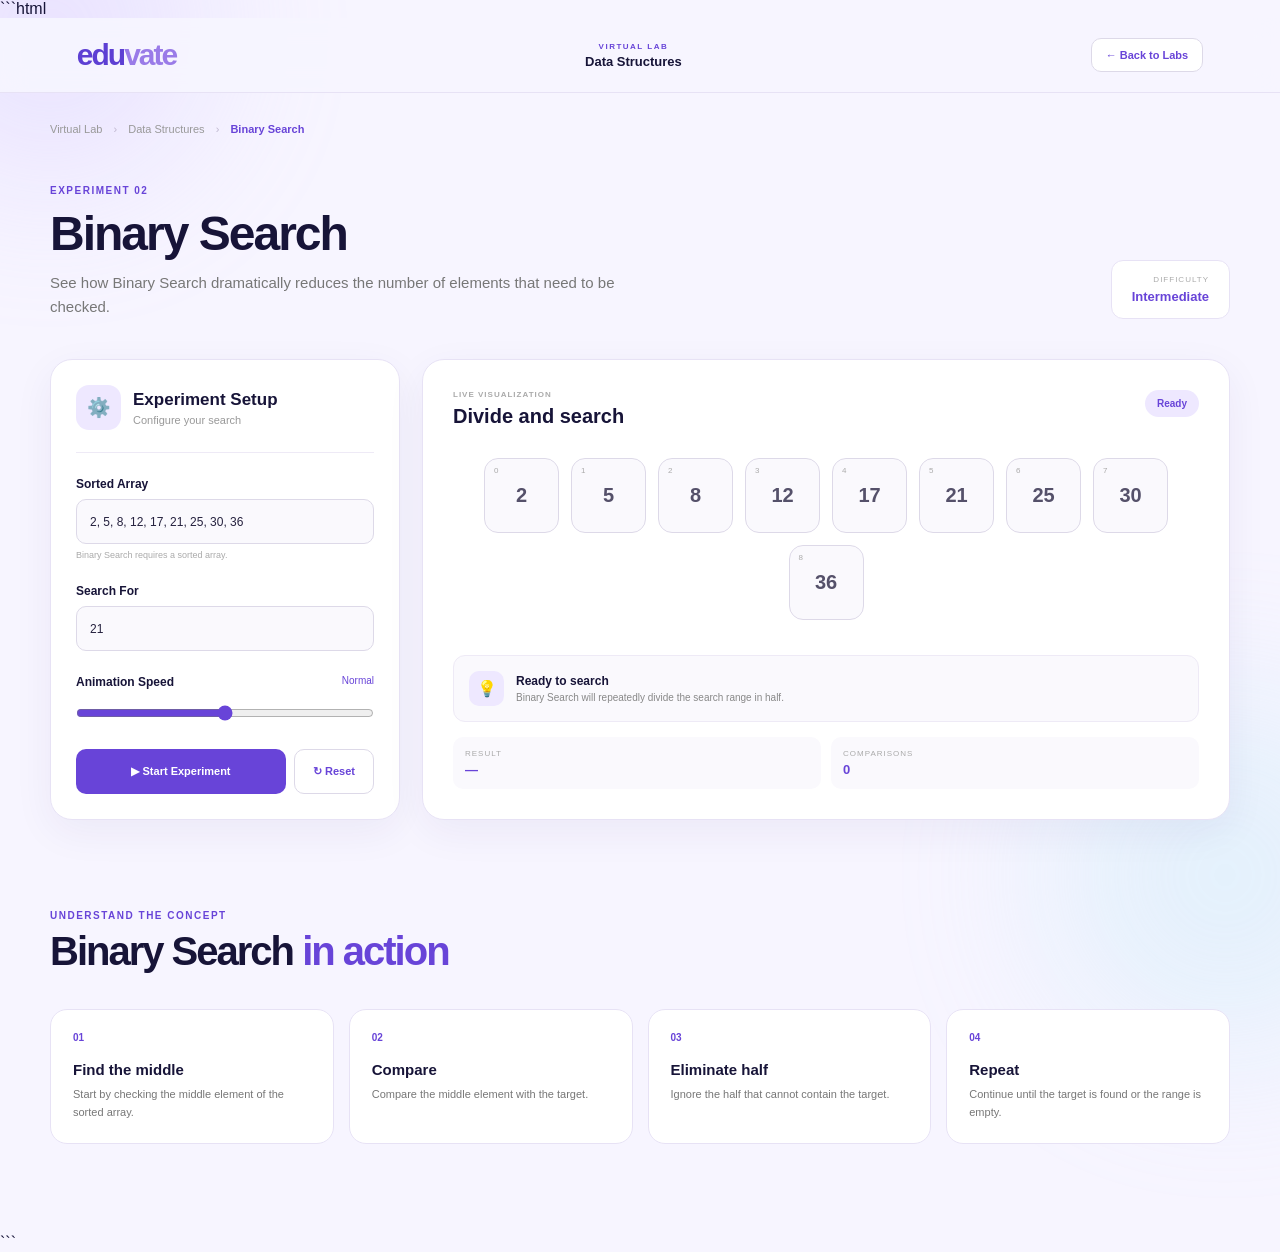
==== COMPUTER SCIENCE/binary-search/index.html @ 01ac3614 "Initial commit" ====
```html
<!DOCTYPE html>
<html lang="en">

<head>

    <meta charset="UTF-8">

    <meta
        name="viewport"
        content="width=device-width, initial-scale=1.0"
    >

    <title>EDUVATE | Binary Search Lab</title>

    <link rel="stylesheet" href="style.css">

</head>

<body>

    <div class="blob blob-one"></div>
    <div class="blob blob-two"></div>


    <!-- NAVBAR -->

    <header class="navbar">

        <a href="../index.html" class="logo">
            edu<span>vate</span>
        </a>

        <div class="lab-title">

            <span>VIRTUAL LAB</span>

            <strong>Data Structures</strong>

        </div>

        <a
            href="../index.html"
            class="back-button"
        >
            ← Back to Labs
        </a>

    </header>



    <main>

        <!-- BREADCRUMB -->

        <div class="breadcrumb">

            Virtual Lab
            <span>›</span>
            Data Structures
            <span>›</span>

            <strong>
                Binary Search
            </strong>

        </div>



        <!-- HEADING -->

        <section class="experiment-heading">

            <div>

                <span class="section-label">
                    EXPERIMENT 02
                </span>

                <h1>
                    Binary Search
                </h1>

                <p>
                    See how Binary Search dramatically
                    reduces the number of elements that
                    need to be checked.
                </p>

            </div>


            <div class="difficulty">

                <span>DIFFICULTY</span>

                <strong>Intermediate</strong>

            </div>

        </section>



        <!-- LAB -->

        <section class="lab-layout">


            <!-- CONTROLS -->

            <div class="control-card">

                <div class="card-heading">

                    <div class="heading-icon">
                        ⚙️
                    </div>

                    <div>

                        <h2>
                            Experiment Setup
                        </h2>

                        <p>
                            Configure your search
                        </p>

                    </div>

                </div>


                <div class="input-group">

                    <label>
                        Sorted Array
                    </label>

                    <input
                        type="text"
                        id="arrayInput"
                        value="2, 5, 8, 12, 17, 21, 25, 30, 36"
                    >

                    <small>
                        Binary Search requires a sorted array.
                    </small>

                </div>


                <div class="input-group">

                    <label>
                        Search For
                    </label>

                    <input
                        type="number"
                        id="targetInput"
                        value="21"
                    >

                </div>


                <div class="input-group">

                    <div class="label-row">

                        <label>
                            Animation Speed
                        </label>

                        <span id="speedValue">
                            Normal
                        </span>

                    </div>

                    <input
                        type="range"
                        id="speedSlider"
                        min="1"
                        max="3"
                        value="2"
                    >

                </div>


                <div class="control-buttons">

                    <button
                        id="startButton"
                        class="primary-button"
                    >
                        ▶ Start Experiment
                    </button>

                    <button
                        id="resetButton"
                        class="secondary-button"
                    >
                        ↻ Reset
                    </button>

                </div>

            </div>



            <!-- VISUALIZATION -->

            <div class="visual-card">

                <div class="visual-header">

                    <div>

                        <span>
                            LIVE VISUALIZATION
                        </span>

                        <h2>
                            Divide and search
                        </h2>

                    </div>

                    <div
                        class="step-counter"
                        id="stepCounter"
                    >
                        Ready
                    </div>

                </div>



                <div
                    class="visual-array"
                    id="visualArray"
                ></div>


                <div
                    class="pointer-area"
                    id="pointerArea"
                ></div>


                <div
                    class="explanation"
                    id="explanation"
                >

                    <div class="explanation-icon">
                        💡
                    </div>

                    <div>

                        <strong>
                            Ready to search
                        </strong>

                        <p>
                            Binary Search will repeatedly
                            divide the search range in half.
                        </p>

                    </div>

                </div>


                <div class="result-box">

                    <div>

                        <span>
                            RESULT
                        </span>

                        <strong id="resultText">
                            —
                        </strong>

                    </div>


                    <div>

                        <span>
                            COMPARISONS
                        </span>

                        <strong id="comparisonText">
                            0
                        </strong>

                    </div>

                </div>

            </div>

        </section>



        <!-- CONCEPT -->

        <section class="concept-section">

            <div class="concept-heading">

                <span class="section-label">
                    UNDERSTAND THE CONCEPT
                </span>

                <h2>
                    Binary Search
                    <span>in action</span>
                </h2>

            </div>


            <div class="concept-grid">

                <div class="concept-card">

                    <div class="concept-number">
                        01
                    </div>

                    <h3>
                        Find the middle
                    </h3>

                    <p>
                        Start by checking the middle
                        element of the sorted array.
                    </p>

                </div>


                <div class="concept-card">

                    <div class="concept-number">
                        02
                    </div>

                    <h3>
                        Compare
                    </h3>

                    <p>
                        Compare the middle element
                        with the target.
                    </p>

                </div>


                <div class="concept-card">

                    <div class="concept-number">
                        03
                    </div>

                    <h3>
                        Eliminate half
                    </h3>

                    <p>
                        Ignore the half that cannot
                        contain the target.
                    </p>

                </div>


                <div class="concept-card">

                    <div class="concept-number">
                        04
                    </div>

                    <h3>
                        Repeat
                    </h3>

                    <p>
                        Continue until the target
                        is found or the range is empty.
                    </p>

                </div>

            </div>

        </section>


    </main>


    <script src="script.js"></script>

</body>

</html>
```
---- COMPUTER SCIENCE/binary-search/style.css ----
/* ========================================
   EDUVATE
   LINEAR SEARCH LAB
======================================== */

* {
    margin: 0;
    padding: 0;
    box-sizing: border-box;
}


html {
    scroll-behavior: smooth;
}


body {
    font-family: Arial, Helvetica, sans-serif;

    background: #f7f5ff;

    color: #171438;

    min-height: 100vh;

    overflow-x: hidden;
}


button,
input {
    font-family: inherit;
}


button {
    cursor: pointer;
}


a {
    text-decoration: none;
    color: inherit;
}


/* ========================================
   BACKGROUND
======================================== */

.blob {
    position: fixed;

    border-radius: 50%;

    filter: blur(80px);

    opacity: 0.3;

    z-index: -1;

    pointer-events: none;
}


.blob-one {
    width: 300px;

    height: 300px;

    background: #c9b8ff;

    top: -120px;

    left: -100px;
}


.blob-two {
    width: 350px;

    height: 350px;

    background: #b8e7f5;

    right: -120px;

    bottom: -150px;
}


/* ========================================
   NAVBAR
======================================== */

.navbar {
    height: 75px;

    padding: 0 6%;

    display: flex;

    align-items: center;

    justify-content: space-between;

    background: rgba(247, 245, 255, 0.9);

    backdrop-filter: blur(12px);

    border-bottom: 1px solid #e7e2f5;

    position: sticky;

    top: 0;

    z-index: 50;
}


.logo {
    font-size: 30px;

    font-weight: 800;

    letter-spacing: -2px;

    color: #5d3fd3;
}


.logo span {
    color: #9a7be8;
}


.lab-title {
    display: flex;

    flex-direction: column;

    text-align: center;
}


.lab-title span {
    font-size: 8px;

    color: #6844d8;

    font-weight: bold;

    letter-spacing: 1.5px;
}


.lab-title strong {
    font-size: 13px;

    margin-top: 3px;
}


.back-button {
    padding: 10px 14px;

    background: white;

    border: 1px solid #ddd9e8;

    border-radius: 10px;

    color: #6844d8;

    font-size: 11px;

    font-weight: bold;

    transition: 0.2s;
}


.back-button:hover {
    border-color: #6844d8;

    transform: translateX(-3px);
}


/* ========================================
   MAIN
======================================== */

main {
    max-width: 1350px;

    margin: auto;

    padding: 0 50px;
}


/* BREADCRUMB */

.breadcrumb {
    padding-top: 30px;

    color: #999;

    font-size: 11px;
}


.breadcrumb span {
    padding: 0 8px;

    color: #c0b8d0;
}


.breadcrumb strong {
    color: #6844d8;
}


/* ========================================
   EXPERIMENT HEADING
======================================== */

.experiment-heading {
    display: flex;

    justify-content: space-between;

    align-items: end;

    padding: 50px 0 40px;
}


.section-label {
    color: #6844d8;

    font-size: 10px;

    font-weight: bold;

    letter-spacing: 1.5px;
}


.experiment-heading h1 {
    font-size: 48px;

    letter-spacing: -2px;

    margin-top: 10px;
}


.experiment-heading p {
    color: #777;

    font-size: 15px;

    line-height: 1.6;

    margin-top: 10px;

    max-width: 600px;
}


.difficulty {
    padding: 14px 20px;

    background: white;

    border: 1px solid #e7e2f5;

    border-radius: 12px;

    display: flex;

    flex-direction: column;

    gap: 5px;

    text-align: right;
}


.difficulty span {
    color: #aaa;

    font-size: 8px;

    letter-spacing: 1px;
}


.difficulty strong {
    color: #6844d8;

    font-size: 13px;
}


/* ========================================
   LAB LAYOUT
======================================== */

.lab-layout {
    display: grid;

    grid-template-columns: 350px 1fr;

    gap: 22px;

    align-items: start;
}


/* ========================================
   CONTROL CARD
======================================== */

.control-card,
.visual-card {
    background: white;

    border: 1px solid #e7e2f5;

    border-radius: 22px;

    box-shadow:
        0 12px 40px rgba(55, 35, 120, 0.06);
}


.control-card {
    padding: 25px;
}


.card-heading {
    display: flex;

    gap: 12px;

    align-items: center;

    padding-bottom: 22px;

    border-bottom: 1px solid #eeeaf6;
}


.heading-icon {
    width: 45px;

    height: 45px;

    border-radius: 13px;

    background: #eee8ff;

    display: flex;

    align-items: center;

    justify-content: center;

    font-size: 19px;
}


.card-heading h2 {
    font-size: 17px;
}


.card-heading p {
    color: #999;

    font-size: 11px;

    margin-top: 4px;
}


/* INPUTS */

.input-group {
    margin-top: 24px;
}


.input-group label {
    display: block;

    font-size: 12px;

    font-weight: bold;

    margin-bottom: 8px;
}


.input-group input[type="text"],
.input-group input[type="number"] {
    width: 100%;

    height: 45px;

    border: 1px solid #ddd9e8;

    background: #faf9fd;

    border-radius: 10px;

    padding: 0 13px;

    font-size: 12px;

    color: #25213e;

    outline: none;

    transition: 0.2s;
}


.input-group input:focus {
    border-color: #7351db;

    background: white;

    box-shadow:
        0 0 0 4px #eee9ff;
}


.input-group small {
    display: block;

    color: #aaa;

    font-size: 9px;

    margin-top: 6px;
}


/* RANGE */

.label-row {
    display: flex;

    justify-content: space-between;
}


.label-row span {
    color: #6844d8;

    font-size: 10px;
}


input[type="range"] {
    width: 100%;

    accent-color: #6844d8;

    margin-top: 8px;
}


/* BUTTONS */

.control-buttons {
    display: flex;

    gap: 8px;

    margin-top: 28px;
}


.primary-button,
.secondary-button {
    height: 45px;

    border-radius: 10px;

    font-size: 11px;

    font-weight: bold;

    transition: 0.2s;
}


.primary-button {
    flex: 1;

    border: none;

    background: #6844d8;

    color: white;
}


.primary-button:hover {
    transform: translateY(-2px);

    box-shadow:
        0 8px 20px rgba(104, 68, 216, 0.2);
}


.secondary-button {
    width: 80px;

    background: white;

    border: 1px solid #ddd9e8;

    color: #6844d8;
}


.secondary-button:hover {
    border-color: #6844d8;
}


/* ========================================
   VISUALIZATION
======================================== */

.visual-card {
    padding: 30px;

    min-height: 430px;
}


.visual-header {
    display: flex;

    justify-content: space-between;

    align-items: start;
}


.visual-header > div:first-child span {
    color: #aaa;

    font-size: 8px;

    font-weight: bold;

    letter-spacing: 1px;
}


.visual-header h2 {
    font-size: 20px;

    margin-top: 6px;
}


.step-counter {
    background: #eee8ff;

    color: #6844d8;

    border-radius: 20px;

    padding: 8px 12px;

    font-size: 10px;

    font-weight: bold;
}


/* ARRAY */

.visual-array {
    min-height: 120px;

    display: flex;

    justify-content: center;

    align-items: center;

    gap: 12px;

    margin-top: 30px;

    flex-wrap: wrap;
}


.array-box {
    width: 75px;

    height: 75px;

    border-radius: 14px;

    border: 1px solid #ddd9e8;

    background: #faf9fd;

    display: flex;

    flex-direction: column;

    align-items: center;

    justify-content: center;

    position: relative;

    transition:
        0.35s ease;
}


.array-box .index {
    position: absolute;

    top: 7px;

    left: 9px;

    color: #aaa;

    font-size: 8px;
}


.array-box .value {
    font-size: 20px;

    font-weight: bold;

    color: #55516a;
}


.array-box.checking {
    background: #eee8ff;

    border-color: #6844d8;

    transform: translateY(-10px);

    box-shadow:
        0 12px 25px rgba(104, 68, 216, 0.15);
}


.array-box.found {
    background: #e8f8f1;

    border-color: #48a878;

    transform: translateY(-10px);
}


.array-box.not-found {
    opacity: 0.45;
}


/* POINTER */

.pointer-area {
    height: 25px;

    text-align: center;

    color: #6844d8;

    font-size: 10px;

    font-weight: bold;
}


/* EXPLANATION */

.explanation {
    display: flex;

    align-items: center;

    gap: 12px;

    background: #faf9fd;

    border: 1px solid #eeeaf6;

    border-radius: 12px;

    padding: 15px;

    margin-top: 10px;
}


.explanation-icon {
    width: 35px;

    height: 35px;

    border-radius: 10px;

    background: #eee8ff;

    display: flex;

    align-items: center;

    justify-content: center;
}


.explanation strong {
    font-size: 12px;
}


.explanation p {
    color: #888;

    font-size: 10px;

    margin-top: 4px;
}


/* RESULT */

.result-box {
    display: grid;

    grid-template-columns: 1fr 1fr;

    gap: 10px;

    margin-top: 15px;
}


.result-box > div {
    padding: 12px;

    background: #faf9fd;

    border-radius: 10px;

    display: flex;

    flex-direction: column;

    gap: 4px;
}


.result-box span {
    color: #aaa;

    font-size: 8px;

    letter-spacing: 1px;
}


.result-box strong {
    color: #6844d8;

    font-size: 13px;
}


/* ========================================
   CONCEPT
======================================== */

.concept-section {
    padding: 90px 0;
}


.concept-heading h2 {
    font-size: 40px;

    letter-spacing: -2px;

    margin-top: 8px;
}


.concept-heading h2 span {
    color: #6844d8;
}


.concept-grid {
    display: grid;

    grid-template-columns:
        repeat(4, 1fr);

    gap: 15px;

    margin-top: 35px;
}


.concept-card {
    background: white;

    border: 1px solid #e7e2f5;

    border-radius: 17px;

    padding: 22px;

    transition: 0.3s;
}


.concept-card:hover {
    transform: translateY(-5px);

    box-shadow:
        0 15px 30px rgba(55, 35, 120, 0.07);
}


.concept-number {
    color: #6844d8;

    font-size: 10px;

    font-weight: bold;
}


.concept-card h3 {
    font-size: 15px;

    margin-top: 18px;
}


.concept-card p {
    color: #777;

    font-size: 11px;

    line-height: 1.6;

    margin-top: 8px;
}


/* ========================================
   CHALLENGE
======================================== */

.challenge-section {
    padding-bottom: 100px;
}


.challenge-card {
    background: white;

    border: 1px solid #e7e2f5;

    border-radius: 22px;

    padding: 35px;

    text-align: center;

    box-shadow:
        0 15px 45px rgba(55, 35, 120, 0.06);
}


.challenge-card h2 {
    font-size: 27px;

    margin-top: 8px;
}


.challenge-card > p {
    color: #777;

    font-size: 13px;

    margin-top: 12px;
}


.answers {
    display: grid;

    grid-template-columns:
        repeat(4, 1fr);

    gap: 10px;

    max-width: 650px;

    margin: 25px auto 0;
}


.answers button {
    height: 45px;

    background: #faf9fd;

    border: 1px solid #ddd9e8;

    border-radius: 10px;

    color: #55516a;

    font-size: 12px;

    font-weight: bold;

    transition: 0.2s;
}


.answers button:hover {
    border-color: #6844d8;

    color: #6844d8;

    transform: translateY(-2px);
}


.answers button.correct {
    background: #e8f8f1;

    border-color: #48a878;

    color: #31845c;
}


.answers button.wrong {
    background: #fff0f0;

    border-color: #e5a0a0;

    color: #bd5252;
}


.quiz-result {
    min-height: 18px;

    color: #6844d8 !important;

    font-weight: bold;

    margin-top: 15px !important;
}


/* ========================================
   TOAST
======================================== */

.toast {
    position: fixed;

    right: 25px;

    bottom: 25px;

    padding: 14px 18px;

    background: white;

    border: 1px solid #ddd5f1;

    border-radius: 13px;

    box-shadow:
        0 15px 40px rgba(50, 35, 100, 0.15);

    display: flex;

    gap: 10px;

    align-items: center;

    transform: translateY(120px);

    transition: 0.35s;

    z-index: 100;
}


.toast.show {
    transform: translateY(0);
}


.toast p {
    font-size: 11px;

    color: #555;
}


/* ========================================
   RESPONSIVE
======================================== */

@media (max-width: 950px) {

    .lab-layout {
        grid-template-columns: 1fr;
    }


    .concept-grid {
        grid-template-columns:
            repeat(2, 1fr);
    }

}


@media (max-width: 650px) {

    main {
        padding: 0 20px;
    }


    .navbar {
        padding: 0 20px;
    }


    .lab-title {
        display: none;
    }


    .experiment-heading {
        display: block;
    }


    .difficulty {
        display: inline-flex;

        margin-top: 20px;

        text-align: left;
    }


    .experiment-heading h1 {
        font-size: 40px;
    }


    .visual-card {
        padding: 20px;
    }


    .array-box {
        width: 60px;

        height: 60px;
    }


    .array-box .value {
        font-size: 17px;
    }


    .concept-grid {
        grid-template-columns: 1fr;
    }


    .answers {
        grid-template-columns:
            repeat(2, 1fr);
    }


    .back-button {
        font-size: 9px;

        padding: 8px;
    }

}
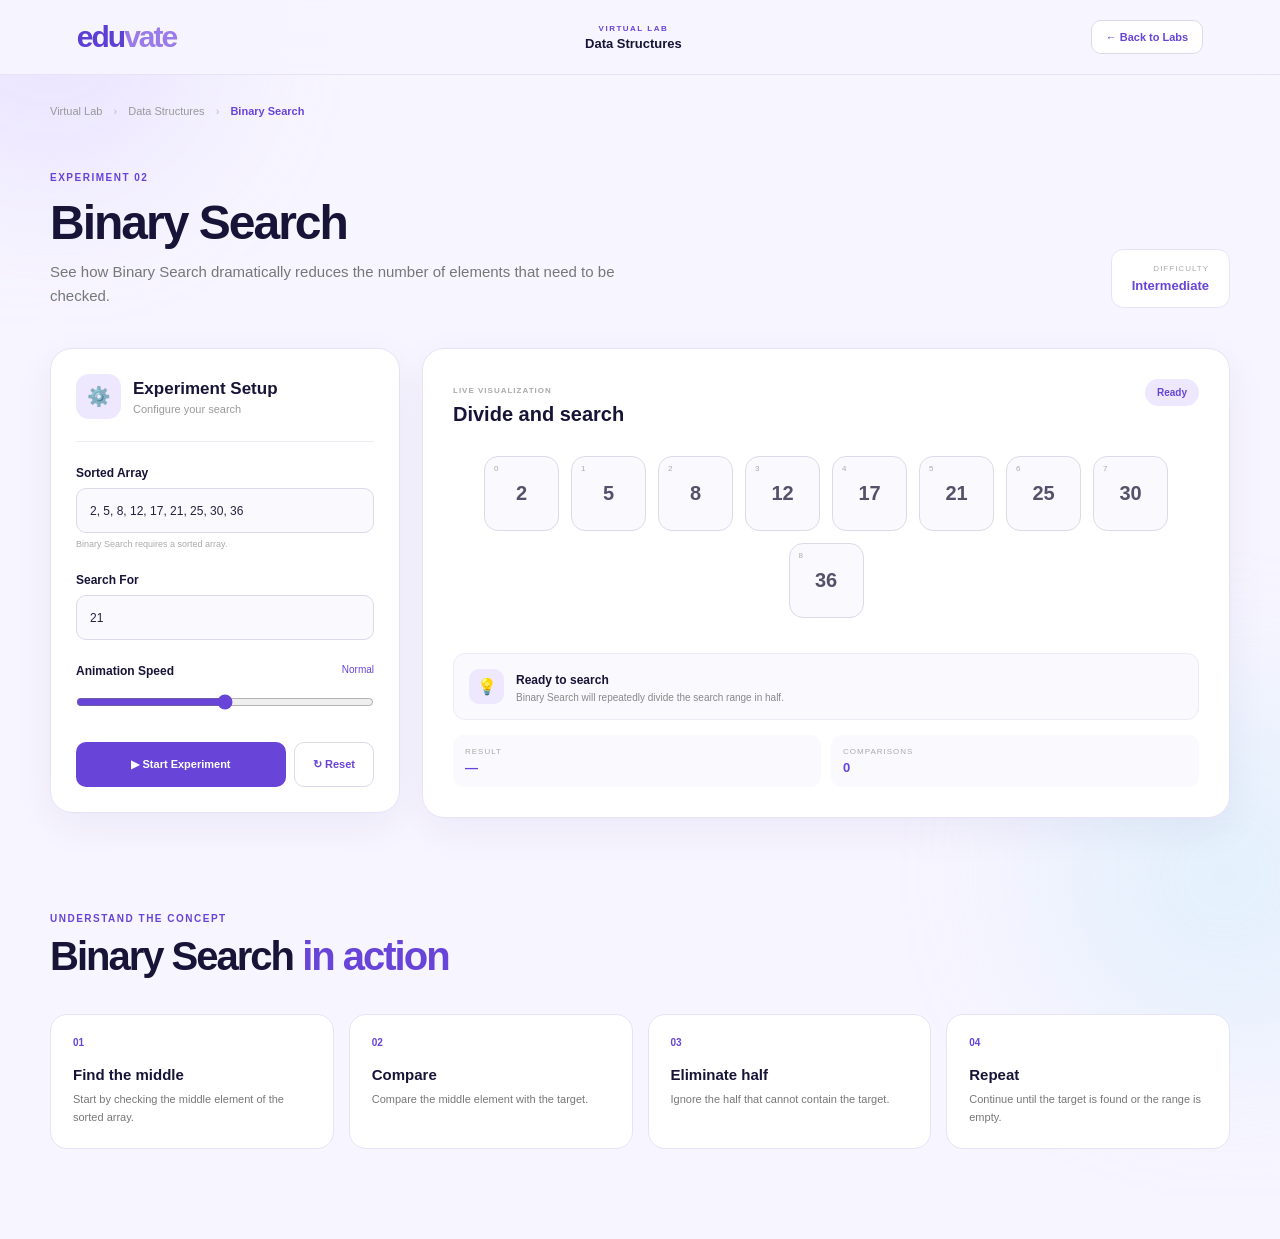
==== commit 5b835fb6: "Update index.html" ====
--- a/COMPUTER SCIENCE/binary-search/index.html
+++ b/COMPUTER SCIENCE/binary-search/index.html
@@ -1,4 +1,4 @@
-```html
+
 <!DOCTYPE html>
 <html lang="en">
 
@@ -420,4 +420,3 @@
 </body>
 
 </html>
-```
